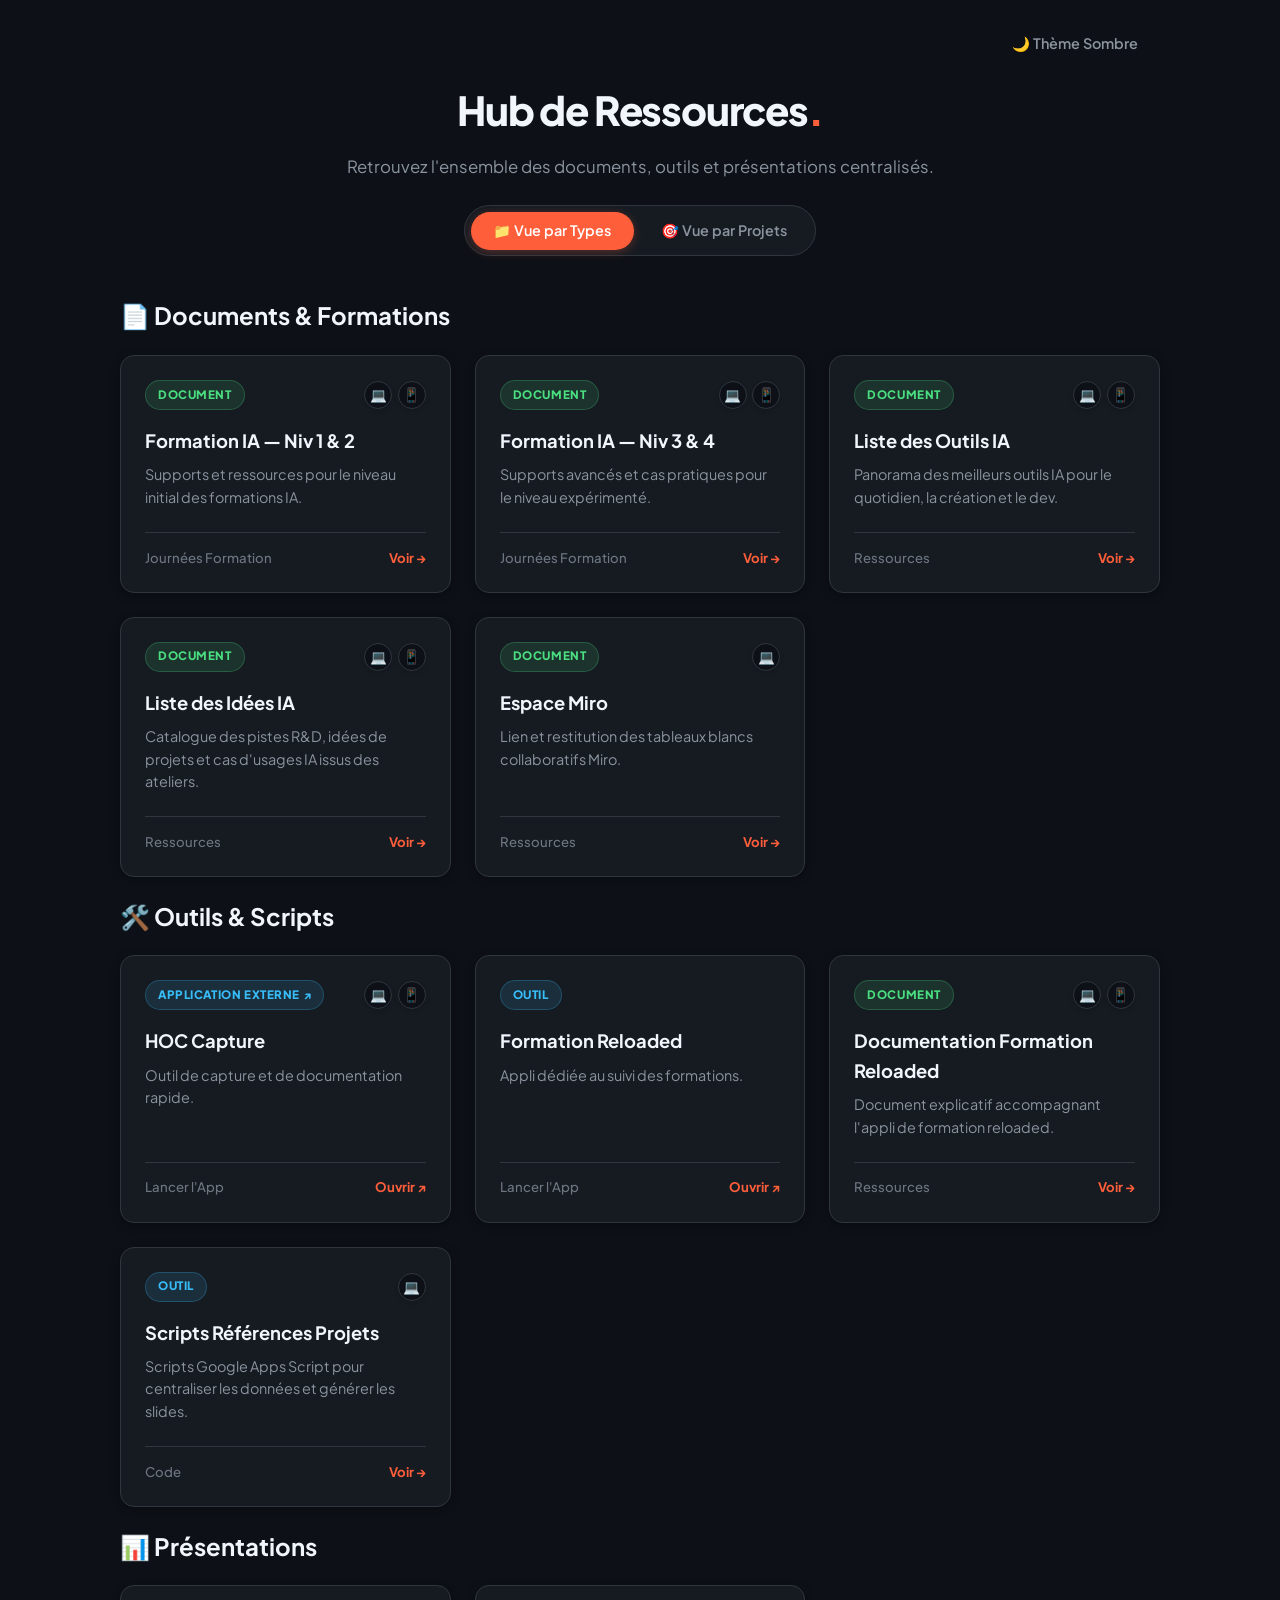
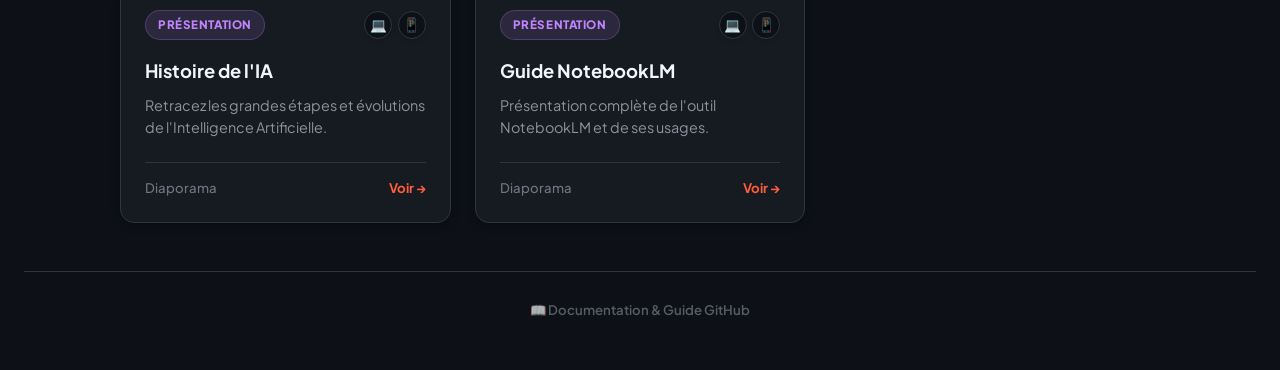
==== index.html @ aef25af6 "Add files via upload" ====
<!DOCTYPE html>
<html lang="fr">
<head>
  <meta charset="UTF-8">
  <meta name="viewport" content="width=device-width, initial-scale=1.0">
  <title>Hub de Ressources & Documents</title>
  <link rel="stylesheet" href="css/main.css">
</head>
<body>

  <div class="container">
    
    <!-- En-tête -->
    <header class="header">
      <!-- Bouton Switch de Thème (S'aligne en haut à droite) -->
      <div style="display: flex; justify-content: flex-end; margin-bottom: 1rem;">
        <button id="theme-toggle" class="switch-btn" onclick="toggleTheme()" title="Changer de thème">
          🌙 Thème Sombre
        </button>
      </div>

      <h1>Hub de Ressources</h1>
      <p>Retrouvez l'ensemble des documents, outils et présentations centralisés.</p>
      
      <!-- Boutons de basculement de Vue -->
      <div class="view-switcher">
        <button class="switch-btn active" onclick="switchView(event, 'view-types')">📁 Vue par Types</button>
        <button class="switch-btn" onclick="switchView(event, 'view-projects')">🎯 Vue par Projets</button>
      </div>
    </header>

    <main>

      <!-- ================================================================= -->
      <!-- VUE 1 : PAR TYPES DE DOCUMENTS (Documents, Outils, Présentations) -->
      <!-- ================================================================= -->
      <div id="view-types" class="view-content active">
        
        <!-- Section Documents -->
        <section class="section">
          <h2 class="section-title">📄 Documents & Formations</h2>
          <div class="grid">
            
            <a href="./documents/journees-formation/niv 1 et 2/" class="card">
              <div class="card-body">
                <div class="card-header">
                  <span class="badge badge-documents">Document</span>
                  <div class="device-indicators">
                    <span class="status-circle recommended" title="Disponible sur ordinateur">💻</span>
                    <span class="status-circle recommended" title="Disponible sur mobile">📱</span>
                  </div>
                </div>
                <h3>Formation IA — Niv 1 & 2</h3>
                <p>Supports et ressources pour le niveau initial des formations IA.</p>
              </div>
              <div class="card-footer">
                <span>Journées Formation</span>
                <span class="card-link-text">Voir &rarr;</span>
              </div>
            </a>

            <a href="./documents/journees-formation/niv 3 et 4/" class="card">
              <div class="card-body">
                <div class="card-header">
                  <span class="badge badge-documents">Document</span>
                  <div class="device-indicators">
                    <span class="status-circle recommended" title="Disponible sur ordinateur">💻</span>
                    <span class="status-circle recommended" title="Disponible sur mobile">📱</span>
                  </div>
                </div>
                <h3>Formation IA — Niv 3 & 4</h3>
                <p>Supports avancés et cas pratiques pour le niveau expérimenté.</p>
              </div>
              <div class="card-footer">
                <span>Journées Formation</span>
                <span class="card-link-text">Voir &rarr;</span>
              </div>
            </a>

            <a href="./documents/liste-outils-ia/" class="card">
              <div class="card-body">
                <div class="card-header">
                  <span class="badge badge-documents">Document</span>
                  <div class="device-indicators">
                    <span class="status-circle recommended" title="Disponible sur ordinateur">💻</span>
                    <span class="status-circle recommended" title="Disponible sur mobile">📱</span>
                  </div>
                </div>
                <h3>Liste des Outils IA</h3>
                <p>Panorama des meilleurs outils IA pour le quotidien, la création et le dev.</p>
              </div>
              <div class="card-footer">
                <span>Ressources</span>
                <span class="card-link-text">Voir &rarr;</span>
              </div>
            </a>

            <a href="./documents/liste-idees-ia/" class="card">
              <div class="card-body">
                <div class="card-header">
                  <span class="badge badge-documents">Document</span>
                  <div class="device-indicators">
                    <span class="status-circle recommended" title="Disponible sur ordinateur">💻</span>
                    <span class="status-circle recommended" title="Disponible sur mobile">📱</span>
                  </div>
                </div>
                <h3>Liste des Idées IA</h3>
                <p>Catalogue des pistes R&D, idées de projets et cas d'usages IA issus des ateliers.</p>
              </div>
              <div class="card-footer">
                <span>Ressources</span>
                <span class="card-link-text">Voir &rarr;</span>
              </div>
            </a>

            <a href="https://miro.com/app/board/uXjVHRDymLs=/?share_link_id=592314307689" class="card">
              <div class="card-body">
                <div class="card-header">
                  <span class="badge badge-documents">Document</span>
                  <div class="device-indicators">
                    <span class="status-circle recommended" title="Recommandé sur ordinateur">💻</span>
                  </div>
                </div>
                <h3>Espace Miro</h3>
                <p>Lien et restitution des tableaux blancs collaboratifs Miro.</p>
              </div>
              <div class="card-footer">
                <span>Ressources</span>
                <span class="card-link-text">Voir &rarr;</span>
              </div>
            </a>

          </div>
        </section>

        <!-- Section Outils -->
        <section class="section">
          <h2 class="section-title">🛠️ Outils & Scripts</h2>
          <div class="grid">

            <a href="https://hoc-capture-vocale.vercel.app" target="_blank" rel="noopener noreferrer" class="card">
              <div class="card-body">
                <div class="card-header">
                   <span class="badge badge-outils">Application Externe ↗</span>
                   <div class="device-indicators">
                     <span class="status-circle recommended" title="Disponible sur ordinateur">💻</span>
                     <span class="status-circle recommended" title="Disponible sur mobile">📱</span>
                   </div>
                </div>
                <h3>HOC Capture</h3>
                <p>Outil de capture et de documentation rapide.</p>
              </div>
              <div class="card-footer">
                <span>Lancer l'App</span>
                <span class="card-link-text">Ouvrir ↗</span>
              </div>
            </a>
            

            <!-- SANS INDICATEURS (Exclu : HOC Formation) -->
            <a href="https://formation.reloaded.digital/" class="card">
              <div class="card-body">
                <div class="card-header">
                  <span class="badge badge-outils">Outil</span>
                </div>
                <h3> Formation Reloaded</h3>
                <p>Appli dédiée au suivi des formations.</p>
              </div>
              <div class="card-footer">
                <span>Lancer l'App</span>
                <span class="card-link-text">Ouvrir ↗</span>
              </div>
            </a>

            <a href="./outils/formation-reloaded-doc/" class="card">
              <div class="card-body">
                <div class="card-header">
                  <span class="badge badge-documents">Document</span>
                  <div class="device-indicators">
                    <span class="status-circle recommended" title="Disponible sur ordinateur">💻</span>
                    <span class="status-circle recommended" title="Disponible sur mobile">📱</span>
                  </div>
                </div>
                <h3>Documentation Formation Reloaded</h3>
                <p>Document explicatif accompagnant l'appli de formation reloaded.</p>
              </div>
              <div class="card-footer">
                <span>Ressources</span>
                <span class="card-link-text">Voir &rarr;</span>
              </div>
            </a>


            <a href="./outils/scripts/" class="card">
              <div class="card-body">
                <div class="card-header">
                  <span class="badge badge-outils">Outil</span>
                  <div class="device-indicators">
                    <span class="status-circle recommended" title="Ordi uniquement">💻</span>
                  </div>
                </div>
                <h3>Scripts Références Projets</h3>
                <p>Scripts Google Apps Script pour centraliser les données et générer les slides.</p>
              </div>
              <div class="card-footer">
                <span>Code</span>
                <span class="card-link-text">Voir &rarr;</span>
              </div>
            </a>

          </div>
        </section>

        <!-- Section Présentations -->
        <section class="section">
          <h2 class="section-title">📊 Présentations</h2>
          <div class="grid">

            <a href="./presentations/histoire-ia/" class="card">
              <div class="card-body">
                <div class="card-header">
                  <span class="badge badge-presentations">Présentation</span>
                  <div class="device-indicators">
                    <span class="status-circle recommended" title="Disponible sur ordinateur">💻</span>
                    <span class="status-circle recommended" title="Disponible sur mobile">📱</span>
                  </div>
                </div>
                <h3>Histoire de l'IA</h3>
                <p>Retracez les grandes étapes et évolutions de l'Intelligence Artificielle.</p>
              </div>
              <div class="card-footer">
                <span>Diaporama</span>
                <span class="card-link-text">Voir &rarr;</span>
              </div>
            </a>

            <a href="./presentations/notebooklm/" class="card">
              <div class="card-body">
                <div class="card-header">
                  <span class="badge badge-presentations">Présentation</span>
                  <div class="device-indicators">
                    <span class="status-circle recommended" title="Disponible sur ordinateur">💻</span>
                    <span class="status-circle recommended" title="Disponible sur mobile">📱</span>
                  </div>
                </div>
                <h3>Guide NotebookLM</h3>
                <p>Présentation complète de l'outil NotebookLM et de ses usages.</p>
              </div>
              <div class="card-footer">
                <span>Diaporama</span>
                <span class="card-link-text">Voir &rarr;</span>
              </div>
            </a>

          </div>
        </section>

      </div>


      <!-- ================================================================= -->
      <!-- VUE 2 : PAR PROJETS (Formations IA, Outils Métier, etc.)          -->
      <!-- ================================================================= -->
      <div id="view-projects" class="view-content" style="display: none;">
        
        <!-- Projet : Formations à l'IA -->
        <section class="section">
          <h2 class="section-title">🎓 Projet : Formations à l'IA</h2>
          <p class="section-subtitle">Retrouvez tous les documents, cours et diaporamas associés aux parcours de formation IA.</p>
          
          <div class="grid">

            <a href="./documents/journees-formation/niv 1 et 2/" class="card">
              <div class="card-body">
                <div class="card-header">
                  <span class="badge badge-documents">Document</span>
                  <div class="device-indicators">
                    <span class="status-circle recommended" title="Disponible sur ordinateur">💻</span>
                    <span class="status-circle recommended" title="Disponible sur mobile">📱</span>
                  </div>
                </div>
                <h3>Formation IA — Niv 1 & 2</h3>
                <p>Supports de cours et cas d'usage pratiques pour débuter.</p>
              </div>
              <div class="card-footer">
                <span>Niveau 1 & 2</span>
                <span class="card-link-text">Voir &rarr;</span>
              </div>
            </a>

            <a href="./documents/journees-formation/niv 3 et 4/" class="card">
              <div class="card-body">
                <div class="card-header">
                  <span class="badge badge-documents">Document</span>
                  <div class="device-indicators">
                    <span class="status-circle recommended" title="Disponible sur ordinateur">💻</span>
                    <span class="status-circle recommended" title="Disponible sur mobile">📱</span>
                  </div>
                </div>
                <h3>Formation IA — Niv 3 & 4</h3>
                <p>Approfondissement et automatisation avancée.</p>
              </div>
              <div class="card-footer">
                <span>Niveau 3 & 4</span>
                <span class="card-link-text">Voir &rarr;</span>
              </div>
            </a>

            <a href="./presentations/histoire-ia/" class="card">
              <div class="card-body">
                <div class="card-header">
                  <span class="badge badge-presentations">Présentation</span>
                  <div class="device-indicators">
                    <span class="status-circle recommended" title="Disponible sur ordinateur">💻</span>
                    <span class="status-circle recommended" title="Disponible sur mobile">📱</span>
                  </div>
                </div>
                <h3>Histoire de l'IA</h3>
                <p>Introduction à la culture générale et historique de l'IA.</p>
              </div>
              <div class="card-footer">
                <span>Introduction</span>
                <span class="card-link-text">Voir &rarr;</span>
              </div>
            </a>

            <a href="./presentations/notebooklm/" class="card">
              <div class="card-body">
                <div class="card-header">
                  <span class="badge badge-presentations">Présentation</span>
                  <div class="device-indicators">
                    <span class="status-circle recommended" title="Disponible sur ordinateur">💻</span>
                    <span class="status-circle recommended" title="Disponible sur mobile">📱</span>
                  </div>
                </div>
                <h3>Guide NotebookLM</h3>
                <p>Analyse de documents et génération de résumés intelligents.</p>
              </div>
              <div class="card-footer">
                <span>Outil IA</span>
                <span class="card-link-text">Voir &rarr;</span>
              </div>
            </a>

            <a href="./documents/liste-outils-ia/" class="card">
              <div class="card-body">
                <div class="card-header">
                  <span class="badge badge-documents">Document</span>
                  <div class="device-indicators">
                    <span class="status-circle recommended" title="Disponible sur ordinateur">💻</span>
                    <span class="status-circle recommended" title="Disponible sur mobile">📱</span>
                  </div>
                </div>
                <h3>Liste des Outils IA</h3>
                <p>Panorama des meilleurs outils IA pour le quotidien, la création et le dev.</p>
              </div>
              <div class="card-footer">
                <span>Répertoire</span>
                <span class="card-link-text">Voir &rarr;</span>
              </div>
            </a>

            <a href="./documents/liste-idees-ia/" class="card">
              <div class="card-body">
                <div class="card-header">
                  <span class="badge badge-documents">Document</span>
                  <div class="device-indicators">
                    <span class="status-circle recommended" title="Disponible sur ordinateur">💻</span>
                    <span class="status-circle recommended" title="Disponible sur mobile">📱</span>
                  </div>
                </div>
                <h3>Liste des Idées IA</h3>
                <p>Catalogue des pistes R&D, idées de projets et cas d'usages IA issus des ateliers.</p>
              </div>
              <div class="card-footer">
                <span>Ressources</span>
                <span class="card-link-text">Voir &rarr;</span>
              </div>
            </a>

          </div>
        </section>

        <!-- Projet : Suite d'Outils HOC & Scripts -->
        <section class="section">
          <h2 class="section-title">⚙️ Projet : Suite HOC & Scripts Internes</h2>
          <p class="section-subtitle">Applications et utilitaires développés pour la capture et le suivi.</p>

          <div class="grid">

            <a href="https://hoc-capture-vocale.vercel.app" target="_blank" rel="noopener noreferrer" class="card">
              <div class="card-body">
                <div class="card-header">
                   <span class="badge badge-outils">Application Externe ↗</span>
                   <div class="device-indicators">
                     <span class="status-circle recommended" title="Disponible sur ordinateur">💻</span>
                     <span class="status-circle recommended" title="Disponible sur mobile">📱</span>
                   </div>
                </div>
                <h3>HOC Capture</h3>
                <p>Outil de capture et de documentation rapide.</p>
              </div>
              <div class="card-footer">
                <span>Lancer l'App</span>
                <span class="card-link-text">Ouvrir ↗</span>
              </div>
            </a>

            <!-- SANS INDICATEURS (Exclu : HOC Formation) -->
            <a href="./outils/hoc-formation/" class="card">
              <div class="card-body">
                <div class="card-header">
                  <span class="badge badge-outils">Outil</span>
                </div>
                <h3>HOC Formation</h3>
                <p>Tableau de suivi des formations HOC.</p>
              </div>
              <div class="card-footer">
                <span>Suivi</span>
                <span class="card-link-text">Voir &rarr;</span>
              </div>
            </a>

            <a href="./outils/scripts/" class="card">
              <div class="card-body">
                <div class="card-header">
                  <span class="badge badge-outils">Outil</span>
                  <div class="device-indicators">
                    <span class="status-circle recommended" title="Ordi uniquement">💻</span>
                  </div>
                </div>
                <h3>Scripts Références Projets</h3>
                <p>Scripts Google Apps Script pour centraliser les données et générer les slides.</p>
              </div>
              <div class="card-footer">
                <span>Scripts</span>
                <span class="card-link-text">Voir &rarr;</span>
              </div>
            </a>

            <a href="https://miro.com/app/board/uXjVHRDymLs=/?share_link_id=592314307689" class="card">
              <div class="card-body">
                <div class="card-header">
                  <span class="badge badge-documents">Document</span>
                  <div class="device-indicators">
                    <span class="status-circle recommended" title="Recommandé sur ordinateur">💻</span>
                  </div>
                </div>
                <h3>Espace Miro</h3>
                <p>Tableaux de cadrage et réflexion collaborative.</p>
              </div>
              <div class="card-footer">
                <span>Miro</span>
                <span class="card-link-text">Voir &rarr;</span>
              </div>
            </a>

          </div>
        </section>

      </div>

    </main>
  </div>

  <script>
    // Basculement des vues (Types vs Projets)
    function switchView(event, targetViewId) {
      const views = document.querySelectorAll('.view-content');
      views.forEach(view => view.style.display = 'none');

      const buttons = document.querySelectorAll('.view-switcher .switch-btn');
      buttons.forEach(btn => btn.classList.remove('active'));

      document.getElementById(targetViewId).style.display = 'block';
      event.currentTarget.classList.add('active');
    }

    // Gestion du Thème (Clair / Sombre)
    function toggleTheme() {
      const body = document.body;
      const themeBtn = document.getElementById('theme-toggle');
      
      body.classList.toggle('light-theme');
      
      if (body.classList.contains('light-theme')) {
        themeBtn.textContent = '☀️ Thème Clair';
        localStorage.setItem('theme', 'light');
      } else {
        themeBtn.textContent = '🌙 Thème Sombre';
        localStorage.setItem('theme', 'dark');
      }
    }

    // Application du thème mémorisé au chargement
    document.addEventListener('DOMContentLoaded', () => {
      const savedTheme = localStorage.getItem('theme');
      if (savedTheme === 'light') {
        document.body.classList.add('light-theme');
        document.getElementById('theme-toggle').textContent = '☀️ Thème Clair';
      }
    });
  </script>

</body>
  <footer style="margin-top: 3rem; padding: 1.5rem 0; text-align: center; border-top: 1px solid var(--border-color, #30363d);">
  <a href="doc.html" style="color: var(--text-muted, #8b949e); font-size: 0.825rem; font-weight: 600; text-decoration: none; opacity: 0.75; transition: all 0.2s ease;" onmouseover="this.style.opacity='1'; this.style.color='var(--primary, #ff5e3a)';" onmouseout="this.style.opacity='0.75'; this.style.color='var(--text-muted, #8b949e)';">
    📖 Documentation & Guide GitHub
  </a>
</footer>
</html>
---- css/main.css ----
/* ==========================================================================
   CHARTE GRAPHIQUE — HOUSE OF CODESIGN (HOC) & THÈMES
   ========================================================================== */

@import url('https://fonts.googleapis.com/css2?family=Plus+Jakarta+Sans:wght@400;500;600;700;800&display=swap');

:root {
  /* Couleurs de marque HOC */
  --primary: #ff5e3a;         /* Orange Vif / Accent HOC */
  --primary-hover: #ff785a;   /* Orange légèrement plus lumineux */
  --primary-light: rgba(255, 94, 58, 0.12); /* Halo orange translucide */

  /* ==========================================================================
     THÈME SOMBRE (PAR DÉFAUT)
     ========================================================================== */
  --bg-color: #0d1117;        /* Fond sombre signature */
  --card-bg: #161b22;         /* Cartes anthracite */
  --card-bg-hover: #1c2128;   /* Survol carte */
  --border-color: #30363d;     /* Bordures fines sombres */

  --text-primary: #f0f6fc;    /* Blanc/Gris clair pour les titres */
  --text-secondary: #8b949e;  /* Textes explicatifs */
  --text-muted: #6e7681;      /* Textes secondaires */

  /* --- BADGES (THÈME SOMBRE) --- */
  /* Cyan / Outils */
  --badge-outils-color: #38bdf8;
  --badge-outils-bg: rgba(56, 189, 248, 0.12);
  --badge-outils-border: rgba(56, 189, 248, 0.25);
  
  /* Violet / Présentations */
  --badge-pres-color: #c084fc;
  --badge-pres-bg: rgba(192, 132, 252, 0.12);
  --badge-pres-border: rgba(192, 132, 252, 0.25);
  
  /* Vert / Documents */
  --badge-docs-color: #4ade80;
  --badge-docs-bg: rgba(74, 222, 128, 0.12);
  --badge-docs-border: rgba(74, 222, 128, 0.25);

  /* Jaune / Pause */
  --badge-pause-color: #fde047;
  --badge-pause-bg: rgba(253, 224, 71, 0.12);
  --badge-pause-border: rgba(253, 224, 71, 0.25);

  /* Orange / Atelier & Exercices */
  --badge-atelier-color: #ff5e3a;
  --badge-atelier-bg: rgba(255, 94, 58, 0.12);
  --badge-atelier-border: rgba(255, 94, 58, 0.25);

  /* Puces Équipements : Fond NOIR sur carte sombre */
  --circle-bg: #0d1117;
  --circle-border: #30363d;
  --circle-text: #f0f6fc;

  /* Effets & Rayons */
  --radius-lg: 14px;
  --radius-pill: 9999px;
  
  --shadow-sm: 0 2px 8px rgba(0, 0, 0, 0.4);
  --shadow-hover: 0 12px 30px rgba(0, 0, 0, 0.6), 0 0 20px rgba(255, 94, 58, 0.15);
  --transition: all 0.25s cubic-bezier(0.16, 1, 0.3, 1);
}

/* ==========================================================================
   THÈME CLAIR (S'active avec la classe .light-theme sur html ou body)
   ========================================================================== */
.light-theme, :root.light-theme {
  --bg-color: #f8fafc;        /* Fond de page blanc/gris très doux */
  --card-bg: #ffffff;         /* Fond des cartes blanc pur */
  --card-bg-hover: #f1f5f9;   /* Survol carte clair */
  --border-color: #e2e8f0;     /* Bordures légères */

  --text-primary: #0f172a;    /* Texte sombre */
  --text-secondary: #475569;  /* Texte secondaire */
  --text-muted: #64748b;      /* Textes discrets */

  /* Puces Équipements : Fond BLANC sur carte claire */
  --circle-bg: #ffffff;
  --circle-border: #cbd5e1;
  --circle-text: #0f172a;

  /* --- BADGES (THÈME CLAIR — Teintes renforcées pour un super contraste) --- */
  /* Cyan / Outils */
  --badge-outils-color: #0284c7;
  --badge-outils-bg: rgba(56, 189, 248, 0.18);
  --badge-outils-border: rgba(56, 189, 248, 0.35);

  /* Violet / Présentations */
  --badge-pres-color: #7e22ce;
  --badge-pres-bg: rgba(192, 132, 252, 0.18);
  --badge-pres-border: rgba(192, 132, 252, 0.35);

  /* Vert / Documents */
  --badge-docs-color: #15803d;
  --badge-docs-bg: rgba(74, 222, 128, 0.18);
  --badge-docs-border: rgba(74, 222, 128, 0.35);

  /* Jaune / Pause (Ambré) */
  --badge-pause-color: #a16207;
  --badge-pause-bg: rgba(234, 179, 8, 0.18);
  --badge-pause-border: rgba(234, 179, 8, 0.35);

  /* Orange / Atelier & Exercices (Corail foncé) */
  --badge-atelier-color: #c2410c;
  --badge-atelier-bg: rgba(255, 94, 58, 0.18);
  --badge-atelier-border: rgba(255, 94, 58, 0.35);

  --shadow-sm: 0 1px 3px rgba(0, 0, 0, 0.05), 0 1px 2px rgba(0, 0, 0, 0.1);
  --shadow-hover: 0 10px 25px -5px rgba(0, 0, 0, 0.08), 0 8px 10px -6px rgba(0, 0, 0, 0.04);
}

/* Réinitialisation de base */
*, *::before, *::after {
  box-sizing: border-box;
}

body {
  font-family: 'Plus Jakarta Sans', -apple-system, BlinkMacSystemFont, "Segoe UI", Roboto, sans-serif;
  background-color: var(--bg-color);
  color: var(--text-primary);
  margin: 0;
  padding: 1.5rem;
  line-height: 1.6;
  -webkit-font-smoothing: antialiased;
  transition: background-color 0.3s ease, color 0.3s ease;
}

.container {
  max-width: 1040px;
  margin: 0 auto;
}

/* ==========================================================================
   Header / En-tête Global
   ========================================================================== */
header, .header {
  margin-bottom: 2.5rem;
  text-align: center;
}

header h1, .header h1 {
  font-size: 2.5rem;
  font-weight: 800;
  margin: 0 0 0.75rem 0;
  color: var(--text-primary);
  letter-spacing: -0.03em;
}

header h1::after, .header h1::after {
  content: '.';
  color: var(--primary);
}

header p, .header p {
  color: var(--text-secondary);
  font-size: 1.05rem;
  margin: 0 0 1.5rem 0;
}

/* Barre d'onglets (Tabs & View Switcher) */
.tabs, .view-switcher {
  display: inline-flex;
  background: var(--card-bg);
  padding: 0.35rem;
  border-radius: var(--radius-pill);
  border: 1px solid var(--border-color);
  gap: 0.3rem;
  justify-content: center;
  transition: var(--transition);
}

.tab-btn, .switch-btn {
  border: none;
  background: transparent;
  padding: 0.6rem 1.4rem;
  font-family: inherit;
  font-size: 0.9rem;
  font-weight: 600;
  color: var(--text-secondary);
  border-radius: var(--radius-pill);
  cursor: pointer;
  transition: var(--transition);
}

.tab-btn:hover, .switch-btn:hover {
  color: var(--text-primary);
}

.tab-btn.active, .switch-btn.active {
  background: var(--primary);
  color: #ffffff;
  box-shadow: 0 2px 10px rgba(255, 94, 58, 0.3);
}

/* ==========================================================================
   HEADER DASHBOARD & LÉGENDE
   ========================================================================== */
.dashboard-header {
  display: flex;
  justify-content: space-between;
  align-items: center;
  margin-bottom: 1rem;
  padding-bottom: 0.75rem;
  border-bottom: 1px solid var(--border-color);
  flex-shrink: 0;
}

.dashboard-header h1 {
  font-size: 1.5rem;
  font-weight: 800;
  color: var(--text-primary);
  letter-spacing: -0.02em;
  margin: 0;
}

.dashboard-header h1::after {
  content: '.';
  color: var(--primary);
}

.current-time {
  font-size: 1.1rem;
  font-weight: 700;
  color: var(--text-primary);
  background: var(--card-bg);
  padding: 0.35rem 1rem;
  border-radius: var(--radius-pill);
  border: 1px solid var(--border-color);
  font-variant-numeric: tabular-nums;
}

.legend {
  display: flex;
  gap: 1.25rem;
  font-size: 0.8rem;
  font-weight: 600;
  flex-wrap: wrap;
}

.legend-item {
  display: flex;
  align-items: center;
  gap: 0.5rem;
  color: var(--text-secondary);
}

.legend-badge {
  width: 10px;
  height: 10px;
  border-radius: 3px;
}

.mobile-quick-nav {
  display: none;
  gap: 0.5rem;
  margin-top: 0.75rem;
}

.quick-nav-btn {
  display: inline-flex;
  align-items: center;
  gap: 0.35rem;
  padding: 0.35rem 0.75rem;
  border-radius: var(--radius-pill);
  background: var(--card-bg);
  border: 1px solid var(--border-color);
  color: var(--text-primary);
  font-size: 0.8rem;
  font-weight: 700;
  text-decoration: none;
  transition: var(--transition);
}

.quick-nav-btn:hover {
  border-color: var(--primary);
  color: var(--primary);
}

/* ==========================================================================
   Grille & Cartes Globales
   ========================================================================== */
.grid {
  display: grid;
  grid-template-columns: repeat(auto-fill, minmax(300px, 1fr));
  gap: 1.5rem;
}

.card {
  background: var(--card-bg);
  border: 1px solid var(--border-color);
  border-radius: var(--radius-lg);
  padding: 1.5rem;
  text-decoration: none;
  color: inherit;
  box-shadow: var(--shadow-sm);
  display: flex;
  flex-direction: column;
  justify-content: space-between;
  transition: var(--transition);
  position: relative;
  overflow: hidden;
}

.card:hover {
  transform: translateY(-4px);
  background-color: var(--card-bg-hover);
  box-shadow: var(--shadow-hover);
  border-color: rgba(255, 94, 58, 0.4);
}

.card-header {
  display: flex;
  align-items: center;
  justify-content: space-between;
  margin-bottom: 1rem;
}

.card-body h3, .card h3 {
  margin: 0 0 0.5rem 0;
  font-size: 1.15rem;
  font-weight: 700;
  color: var(--text-primary);
  transition: var(--transition);
}

.card:hover .card-body h3, .card:hover h3 {
  color: var(--primary);
}

.card-body p, .card p {
  margin: 0;
  font-size: 0.9rem;
  color: var(--text-secondary);
  line-height: 1.55;
}

.card-footer {
  margin-top: 1.5rem;
  padding-top: 0.85rem;
  border-top: 1px solid var(--border-color);
  display: flex;
  align-items: center;
  justify-content: space-between;
  font-size: 0.825rem;
  color: var(--text-muted);
  font-weight: 500;
}

.card-link-text {
  font-weight: 700;
  color: var(--primary);
  display: flex;
  align-items: center;
  gap: 0.25rem;
  transition: var(--transition);
}

.card:hover .card-link-text {
  transform: translateX(4px);
  color: var(--primary-hover);
}

/* ==========================================================================
   DISPOSITION LIGNES DU DASHBOARD (ROW-ITEM)
   ========================================================================== */
.row-item {
  display: flex;
  align-items: center;
  background: var(--card-bg);
  border: 1px solid var(--border-color);
  border-radius: var(--radius-lg);
  padding: 0.75rem 1rem;
  transition: var(--transition);
  position: relative;
  flex-shrink: 0;
}

.row-item:hover {
  transform: translateX(4px);
  background-color: var(--card-bg-hover);
  border-color: rgba(255, 94, 58, 0.3);
}

.time-col {
  width: 110px;
  font-weight: 700;
  font-size: 0.875rem;
  color: var(--text-primary);
  flex-shrink: 0;
}

.duration-col {
  width: 60px;
  font-size: 0.775rem;
  color: var(--text-muted);
  flex-shrink: 0;
  font-weight: 500;
}

.title-col {
  flex-grow: 1;
  padding-right: 1rem;
}

.main-title {
  font-weight: 700;
  font-size: 0.95rem;
  color: var(--text-primary);
  margin-bottom: 0.15rem;
}

.subtitle {
  font-size: 0.775rem;
  color: var(--text-secondary);
}

.type-col {
  width: 120px;
  flex-shrink: 0;
  text-align: center;
}

.action-col {
  width: 100px;
  text-align: right;
  flex-shrink: 0;
}

.column-title {
  font-size: 1.05rem;
  font-weight: 800;
  color: var(--text-primary);
  margin-bottom: 0.75rem;
  padding-left: 0.25rem;
  letter-spacing: 0.05em;
  text-transform: uppercase;
  flex-shrink: 0;
  scroll-margin-top: 1rem;
}

/* Custom Scrollbar */
.dashboard-container::-webkit-scrollbar {
  width: 6px;
}
.dashboard-container::-webkit-scrollbar-track {
  background: transparent;
}
.dashboard-container::-webkit-scrollbar-thumb {
  background: var(--border-color);
  border-radius: 9999px;
}
.dashboard-container::-webkit-scrollbar-thumb:hover {
  background: var(--primary);
}

/* ==========================================================================
   BADGES & BOUTONS
   ========================================================================== */
.badge, .badge-dash {
  font-size: 0.725rem;
  font-weight: 800;
  padding: 0.3rem 0.75rem;
  border-radius: var(--radius-pill);
  text-transform: uppercase;
  letter-spacing: 0.05em;
  display: inline-block;
  transition: var(--transition);
}

.badge-dash {
  font-size: 0.675rem;
  padding: 0.25rem 0.6rem;
  width: 100px;
  text-align: center;
}

.btn-dash {
  display: inline-flex;
  align-items: center;
  justify-content: center;
  gap: 0.35rem;
  padding: 0.4rem 0.75rem;
  border-radius: 8px;
  font-size: 0.8rem;
  font-weight: 700;
  cursor: pointer;
  transition: var(--transition);
  border: none;
  text-decoration: none;
  width: 100%;
}

/* Outils (Cyan) */
.badge-outils {
  color: var(--badge-outils-color);
  background: var(--badge-outils-bg);
  border: 1px solid var(--badge-outils-border);
}

/* Documents (Vert) */
.badge-documents {
  color: var(--badge-docs-color);
  background: var(--badge-docs-bg);
  border: 1px solid var(--badge-docs-border);
}

/* Présentations (Violet) */
.presentation {
  border-left: 3px solid var(--badge-pres-color);
}
.badge-presentations,
.presentation .badge-dash,
.presentation .btn-dash {
  color: var(--badge-pres-color);
  background: var(--badge-pres-bg);
  border: 1px solid var(--badge-pres-border);
}
.presentation .btn-dash:hover {
  background: var(--badge-pres-color);
  color: #ffffff;
}

/* Pause (Jaune) */
.pause {
  border-left: 3px solid var(--badge-pause-color);
}
.badge-pause,
.badge-yellow,
.pause .badge-dash,
.pause .btn-dash {
  color: var(--badge-pause-color);
  background: var(--badge-pause-bg);
  border: 1px solid var(--badge-pause-border);
}
.pause .btn-dash:hover {
  background: var(--badge-pause-color);
  color: #ffffff;
}

/* Atelier / Exercice (Orange) */
.atelier {
  border-left: 3px solid var(--badge-atelier-color);
}
.badge-atelier,
.badge-orange,
.atelier .badge-dash,
.atelier .btn-dash {
  color: var(--badge-atelier-color);
  background: var(--badge-atelier-bg);
  border: 1px solid var(--badge-atelier-border);
}
.atelier .btn-dash:hover {
  background: var(--badge-atelier-color);
  color: #ffffff;
}

/* ==========================================================================
   Indicateurs de Périphériques (Disques Dynamiques)
   ========================================================================== */
.device-indicators {
  display: flex;
  align-items: center;
  gap: 0.35rem;
}

.status-circle {
  display: inline-flex;
  align-items: center;
  justify-content: center;
  width: 28px;
  height: 28px;
  border-radius: 50%;
  font-size: 0.85rem;
  line-height: 1;
  flex-shrink: 0;
  background-color: var(--circle-bg);
  border: 1px solid var(--circle-border);
  color: var(--circle-text);
  box-shadow: 0 2px 4px rgba(0, 0, 0, 0.15);
  transition: var(--transition);
}

.card:hover .status-circle {
  transform: scale(1.05);
}

/* ==========================================================================
   MODALE POP-UP (DASHBOARD)
   ========================================================================== */
.modal-overlay {
  position: fixed;
  top: 0;
  left: 0;
  width: 100%;
  height: 100%;
  background: rgba(13, 17, 23, 0.85);
  backdrop-filter: blur(6px);
  display: none;
  justify-content: center;
  align-items: center;
  z-index: 1000;
}

.modal-box {
  background: var(--card-bg);
  border: 1px solid var(--border-color);
  border-radius: var(--radius-lg);
  padding: 1.75rem;
  width: 90%;
  max-width: 500px;
  box-shadow: var(--shadow-hover);
  position: relative;
  animation: modalScale 0.2s cubic-bezier(0.16, 1, 0.3, 1);
}

@keyframes modalScale {
  from { transform: scale(0.95); opacity: 0; }
  to { transform: scale(1); opacity: 1; }
}

.modal-title {
  font-size: 1.25rem;
  margin-bottom: 1rem;
  font-weight: 800;
  color: var(--text-primary);
  display: flex;
  align-items: center;
  gap: 0.5rem;
}

.modal-body {
  font-size: 0.95rem;
  line-height: 1.6;
  color: var(--text-secondary);
  margin-bottom: 1.5rem;
}

.modal-close {
  background: var(--primary);
  color: white;
  border: none;
  padding: 0.5rem 1.25rem;
  border-radius: 8px;
  font-weight: 700;
  cursor: pointer;
  float: right;
  transition: var(--transition);
}

.modal-close:hover {
  background: var(--primary-hover);
}

/* ==========================================================================
   STYLES SPÉCIFIQUES - PAGES PIPELINE & DOCUMENTATION
   ========================================================================== */
.header-nav {
  display: flex;
  justify-content: flex-start;
  align-items: center;
  margin-bottom: 2rem;
}

.back-link {
  display: inline-flex;
  align-items: center;
  gap: 0.5rem;
  color: var(--text-muted, #94a3b8);
  text-decoration: none;
  font-size: 0.85rem;
  font-weight: 700;
  letter-spacing: 0.03em;
  background-color: var(--card-bg, #161b22);
  padding: 0.52rem 1.25rem;
  border-radius: var(--radius-pill, 50px);
  border: 1px solid var(--border-color, rgba(255, 255, 255, 0.08));
  transition: var(--transition, all 0.2s ease);
}

.back-link:hover {
  background-color: var(--card-bg-hover, #1f242d);
  color: var(--text-primary, #ffffff);
  border-color: rgba(255, 255, 255, 0.2);
  transform: translateY(-2px);
}

.pipeline-step {
  background: var(--card-bg, #161b22);
  border: 1px solid var(--border-color, rgba(255, 255, 255, 0.08));
  border-radius: var(--radius-lg, 16px);
  padding: 1.75rem;
  margin-bottom: 1.5rem;
  box-shadow: var(--shadow-sm, 0 4px 6px -1px rgba(0, 0, 0, 0.3));
  transition: var(--transition, all 0.2s ease);
}

.pipeline-step:hover {
  border-color: rgba(255, 94, 58, 0.3);
}

.pipeline-intro {
  background: rgba(255, 94, 58, 0.05);
  border: 1px solid rgba(255, 94, 58, 0.2);
  border-left: 4px solid var(--primary, #FF5E3A);
}

.pipeline-intro h2 {
  color: var(--primary, #FF5E3A);
  font-size: 1.2rem;
  margin-top: 0;
  margin-bottom: 0.75rem;
  font-weight: 700;
}

.pipeline-intro p {
  color: var(--text-secondary, #cbd5e1);
  margin: 0;
  line-height: 1.6;
}

.step-header {
  display: flex;
  align-items: center;
  gap: 1rem;
  margin-bottom: 1.2rem;
}

.step-number {
  background: var(--primary, #FF5E3A);
  color: #ffffff;
  font-weight: 800;
  width: 38px;
  height: 38px;
  border-radius: 50%;
  display: flex;
  align-items: center;
  justify-content: center;
  font-size: 1.1rem;
  flex-shrink: 0;
  box-shadow: 0 0 12px rgba(255, 94, 58, 0.3);
}

.step-title {
  margin: 0;
  font-size: 1.3rem;
  font-weight: 700;
  color: var(--text-primary, #ffffff);
}

.pipeline-step p {
  color: var(--text-secondary, #cbd5e1);
  line-height: 1.6;
  margin-bottom: 1rem;
}

.pipeline-step ul {
  color: var(--text-secondary, #cbd5e1);
  padding-left: 1.2rem;
  margin-bottom: 1.5rem;
}

.pipeline-step li {
  margin-bottom: 0.5rem;
  line-height: 1.5;
}

.pipeline-step strong {
  color: var(--text-primary, #ffffff);
}

.pipeline-step code {
  background: rgba(255, 255, 255, 0.08);
  color: #38bdf8;
  padding: 0.2rem 0.4rem;
  border-radius: 4px;
  font-family: monospace;
  font-size: 0.9em;
}

.links-block {
  margin-top: 1.2rem;
  padding-top: 1.2rem;
  border-top: 1px dashed var(--border-color, rgba(255, 255, 255, 0.1));
  display: flex;
  flex-wrap: wrap;
  gap: 1rem;
}

.btn-link {
  display: inline-flex;
  align-items: center;
  gap: 0.6rem;
  padding: 0.6rem 1.2rem;
  border-radius: var(--radius-pill, 50px);
  font-size: 0.85rem;
  font-weight: 700;
  text-decoration: none;
  transition: var(--transition, all 0.2s ease);
  border: 1px solid transparent;
}

.btn-target {
  background-color: rgba(56, 189, 248, 0.1);
  color: #38bdf8;
  border-color: rgba(56, 189, 248, 0.25);
}

.btn-target:hover {
  background-color: rgba(56, 189, 248, 0.2);
  border-color: #38bdf8;
  transform: translateY(-2px);
}

/* ==========================================================================
   RESPONSIVE MOBILE
   ========================================================================== */
@media (max-width: 768px) {
  body {
    padding: 1rem;
  }

  .dashboard-header {
    flex-direction: column;
    align-items: flex-start;
    gap: 0.75rem;
  }

  .dashboard-header h1 {
    font-size: 1.25rem;
  }

  .current-time {
    align-self: flex-start;
  }

  .mobile-quick-nav {
    display: flex;
  }

  .column-aprem {
    border-top: 1px dashed var(--border-color);
    padding-top: 1.5rem;
  }

  .row-item {
    flex-wrap: wrap;
    gap: 0.5rem;
    padding: 0.85rem;
  }

  .time-col {
    width: auto;
    font-size: 0.8rem;
  }

  .duration-col {
    width: auto;
    margin-right: auto;
    font-size: 0.75rem;
  }

  .type-col {
    width: auto;
  }

  .badge-dash {
    width: auto;
    padding: 0.2rem 0.5rem;
  }

  .title-col {
    width: 100%;
    padding-right: 0;
    margin-top: 0.25rem;
    margin-bottom: 0.5rem;
  }

  .action-col {
    width: 100%;
    text-align: left;
  }

  .btn-dash {
    padding: 0.5rem;
  }

  .modal-box {
    padding: 1.25rem;
  }
}
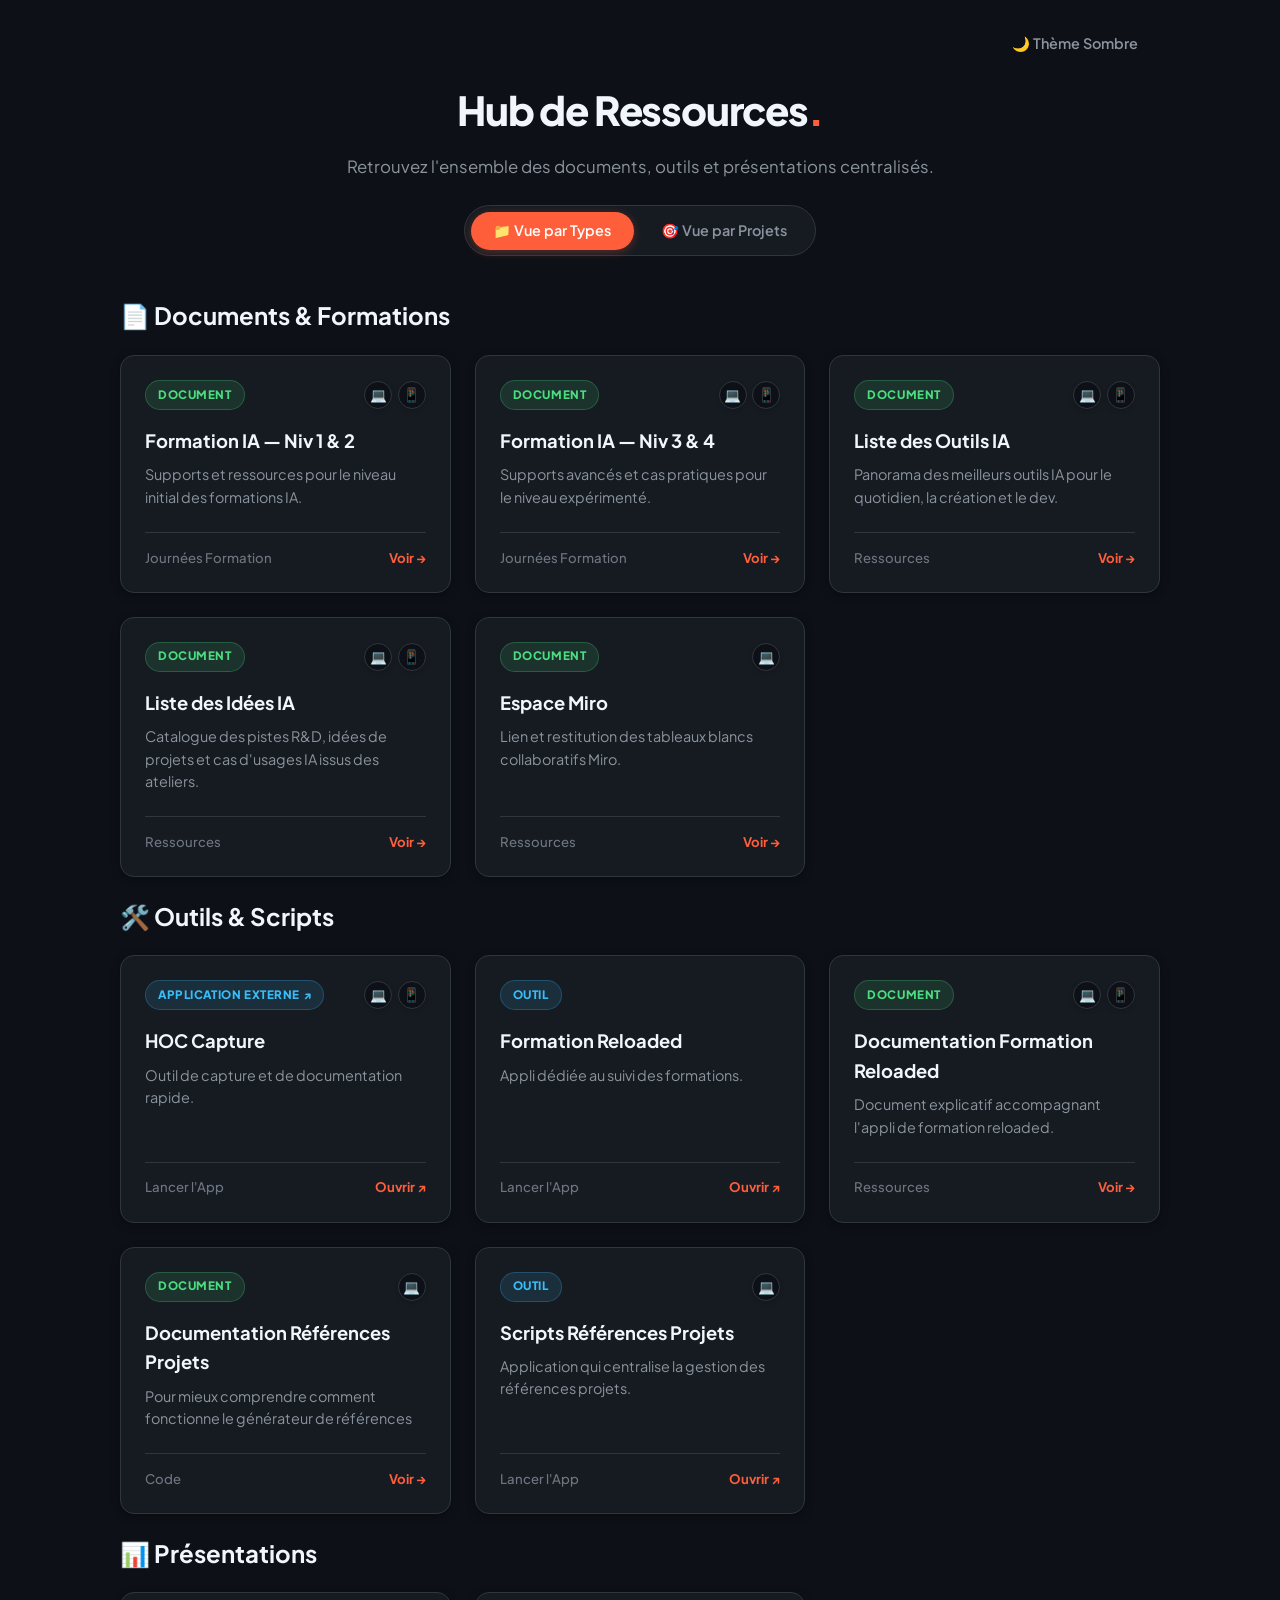
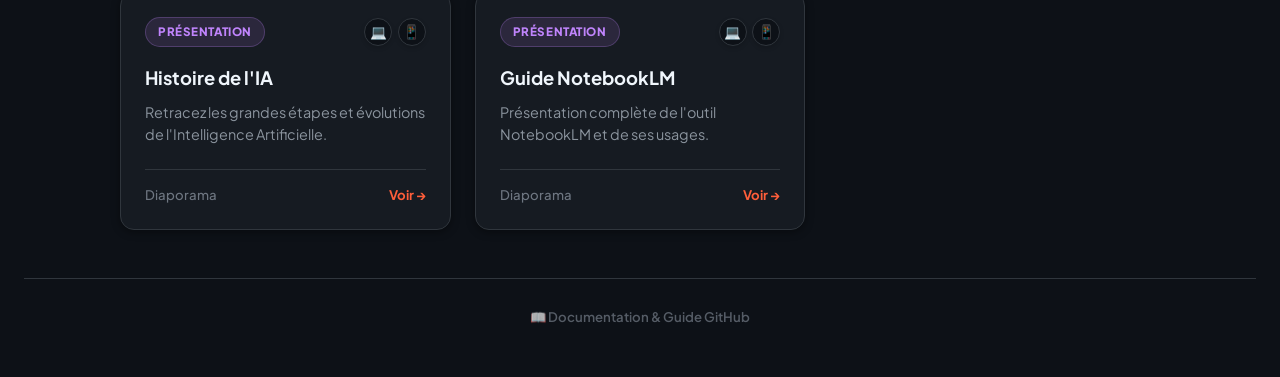
==== commit 781dfaa2: "Update documentation and add new tool link" ====
--- a/index.html
+++ b/index.html
@@ -194,17 +194,34 @@
             <a href="./outils/scripts/" class="card">
               <div class="card-body">
                 <div class="card-header">
+                  <span class="badge badge-documents">Document</span>
+                  <div class="device-indicators">
+                    <span class="status-circle recommended" title="Ordi uniquement">💻</span>
+                  </div>
+                </div>
+                <h3>Documentation Références Projets</h3>
+                <p>Pour mieux comprendre comment fonctionne le générateur de références</p>
+              </div>
+              <div class="card-footer">
+                <span>Code</span>
+                <span class="card-link-text">Voir &rarr;</span>
+              </div>
+            </a>
+
+            <a href="https://script.google.com/a/macros/houseofcodesign.com/s/AKfycbzm820pOeTIWIq6e2nSuANKwAPjOhvamj7v8a8fhkCPpWFquRh_lvp_btbdL9TSNxwD/exec" class="card">
+              <div class="card-body">
+                <div class="card-header">
                   <span class="badge badge-outils">Outil</span>
                   <div class="device-indicators">
                     <span class="status-circle recommended" title="Ordi uniquement">💻</span>
                   </div>
                 </div>
                 <h3>Scripts Références Projets</h3>
-                <p>Scripts Google Apps Script pour centraliser les données et générer les slides.</p>
-              </div>
-              <div class="card-footer">
-                <span>Code</span>
-                <span class="card-link-text">Voir &rarr;</span>
+                <p>Application qui centralise la gestion des références projets.</p>
+              </div>
+              <div class="card-footer">
+                <span>Lancer l'App</span>
+                <span class="card-link-text">Ouvrir ↗</span>
               </div>
             </a>
 
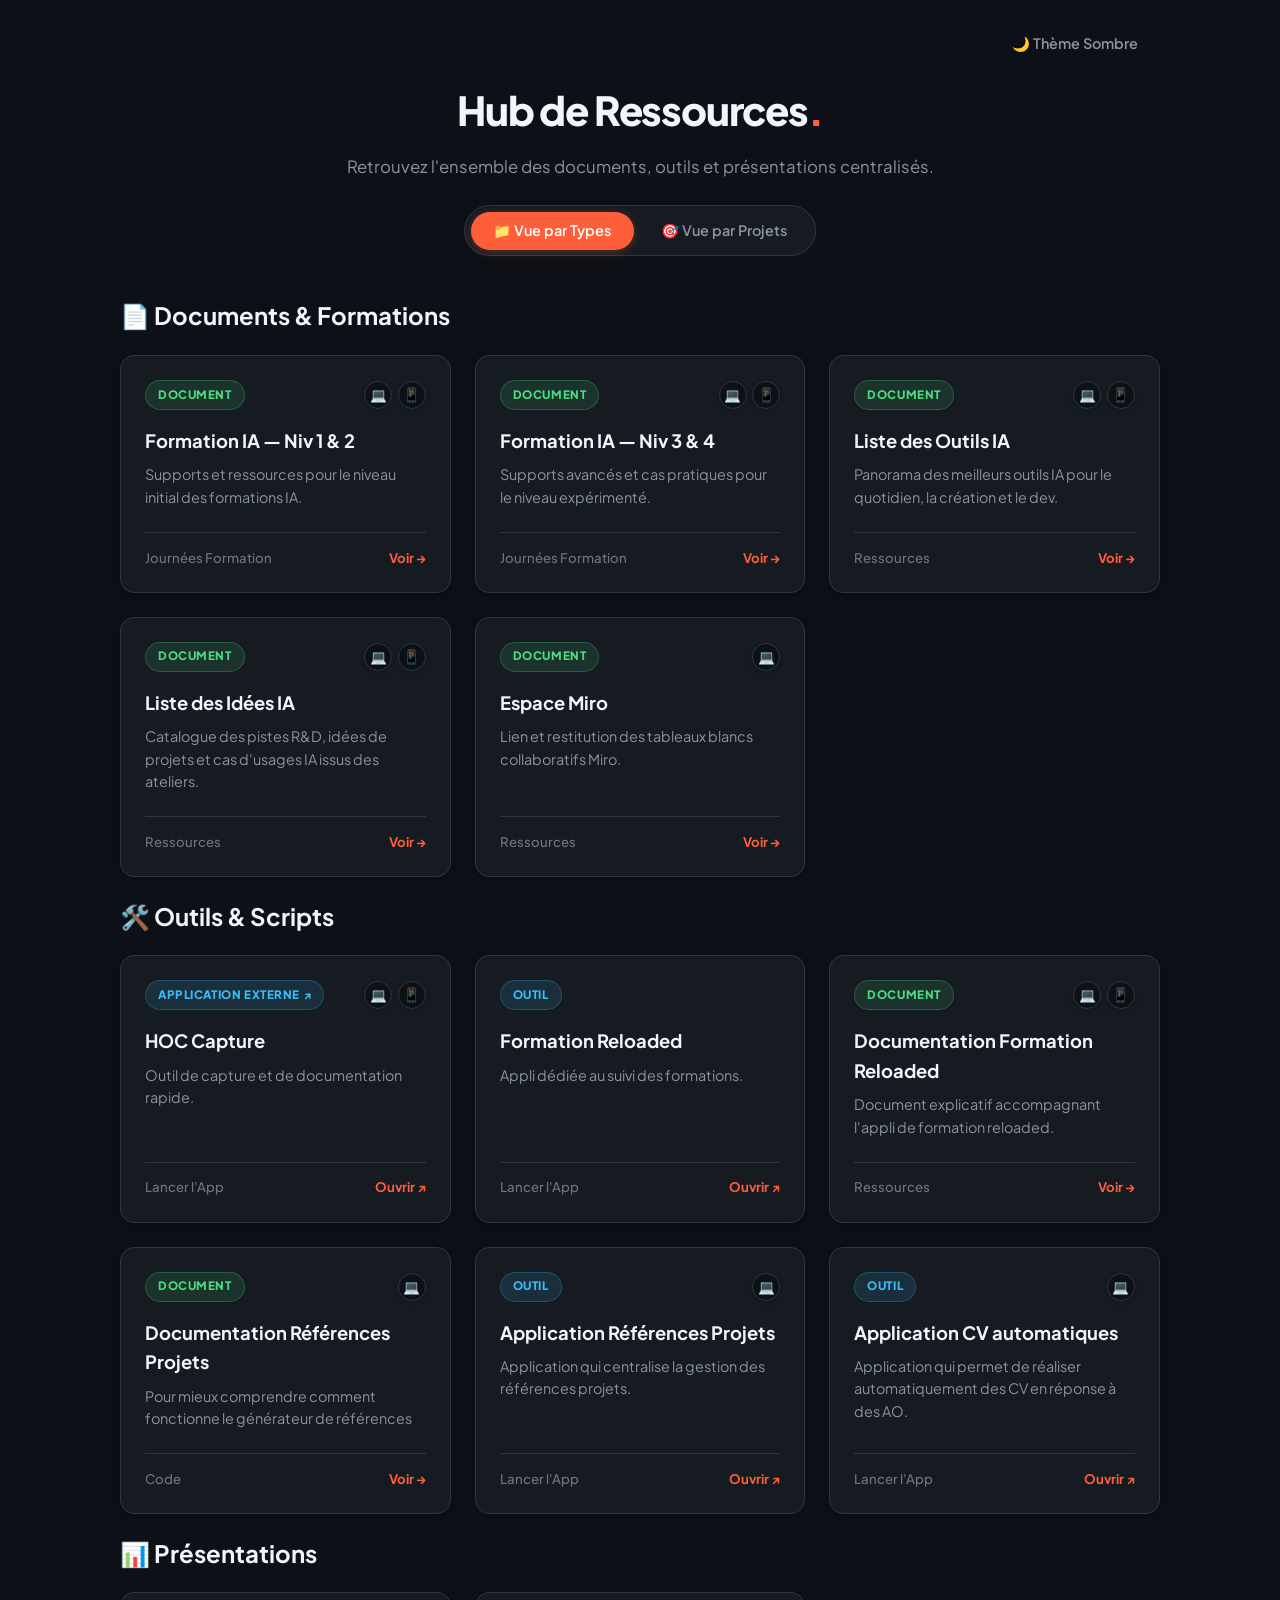
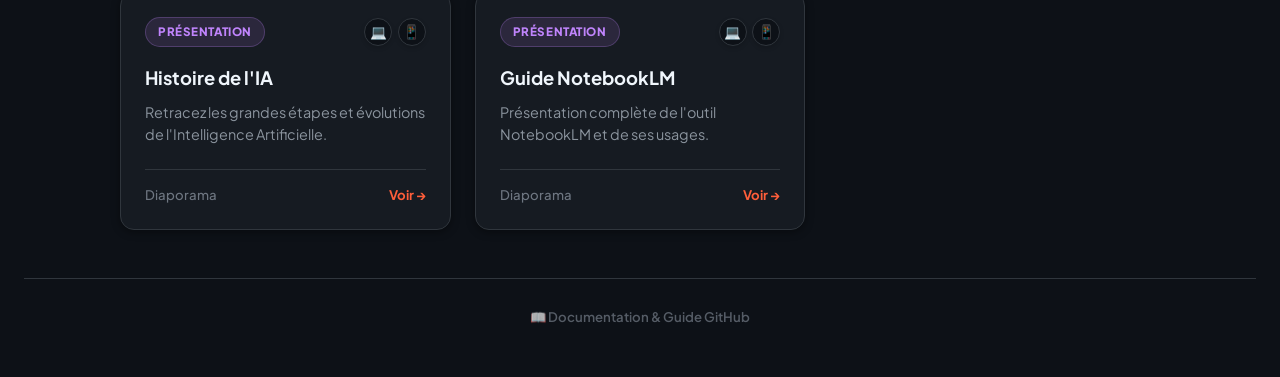
==== commit ff7552ae: "Update section title and add CV application link" ====
--- a/index.html
+++ b/index.html
@@ -216,8 +216,25 @@
                     <span class="status-circle recommended" title="Ordi uniquement">💻</span>
                   </div>
                 </div>
-                <h3>Scripts Références Projets</h3>
+                <h3>Application Références Projets</h3>
                 <p>Application qui centralise la gestion des références projets.</p>
+              </div>
+              <div class="card-footer">
+                <span>Lancer l'App</span>
+                <span class="card-link-text">Ouvrir ↗</span>
+              </div>
+            </a>
+
+            <a href="https://script.google.com/a/macros/houseofcodesign.com/s/AKfycbzm820pOeTIWIq6e2nSuANKwAPjOhvamj7v8a8fhkCPpWFquRh_lvp_btbdL9TSNxwD/exec?page=cv" class="card">
+              <div class="card-body">
+                <div class="card-header">
+                  <span class="badge badge-outils">Outil</span>
+                  <div class="device-indicators">
+                    <span class="status-circle recommended" title="Ordi uniquement">💻</span>
+                  </div>
+                </div>
+                <h3>Application CV automatiques</h3>
+                <p>Application qui permet de réaliser automatiquement des CV en réponse à des AO.</p>
               </div>
               <div class="card-footer">
                 <span>Lancer l'App</span>
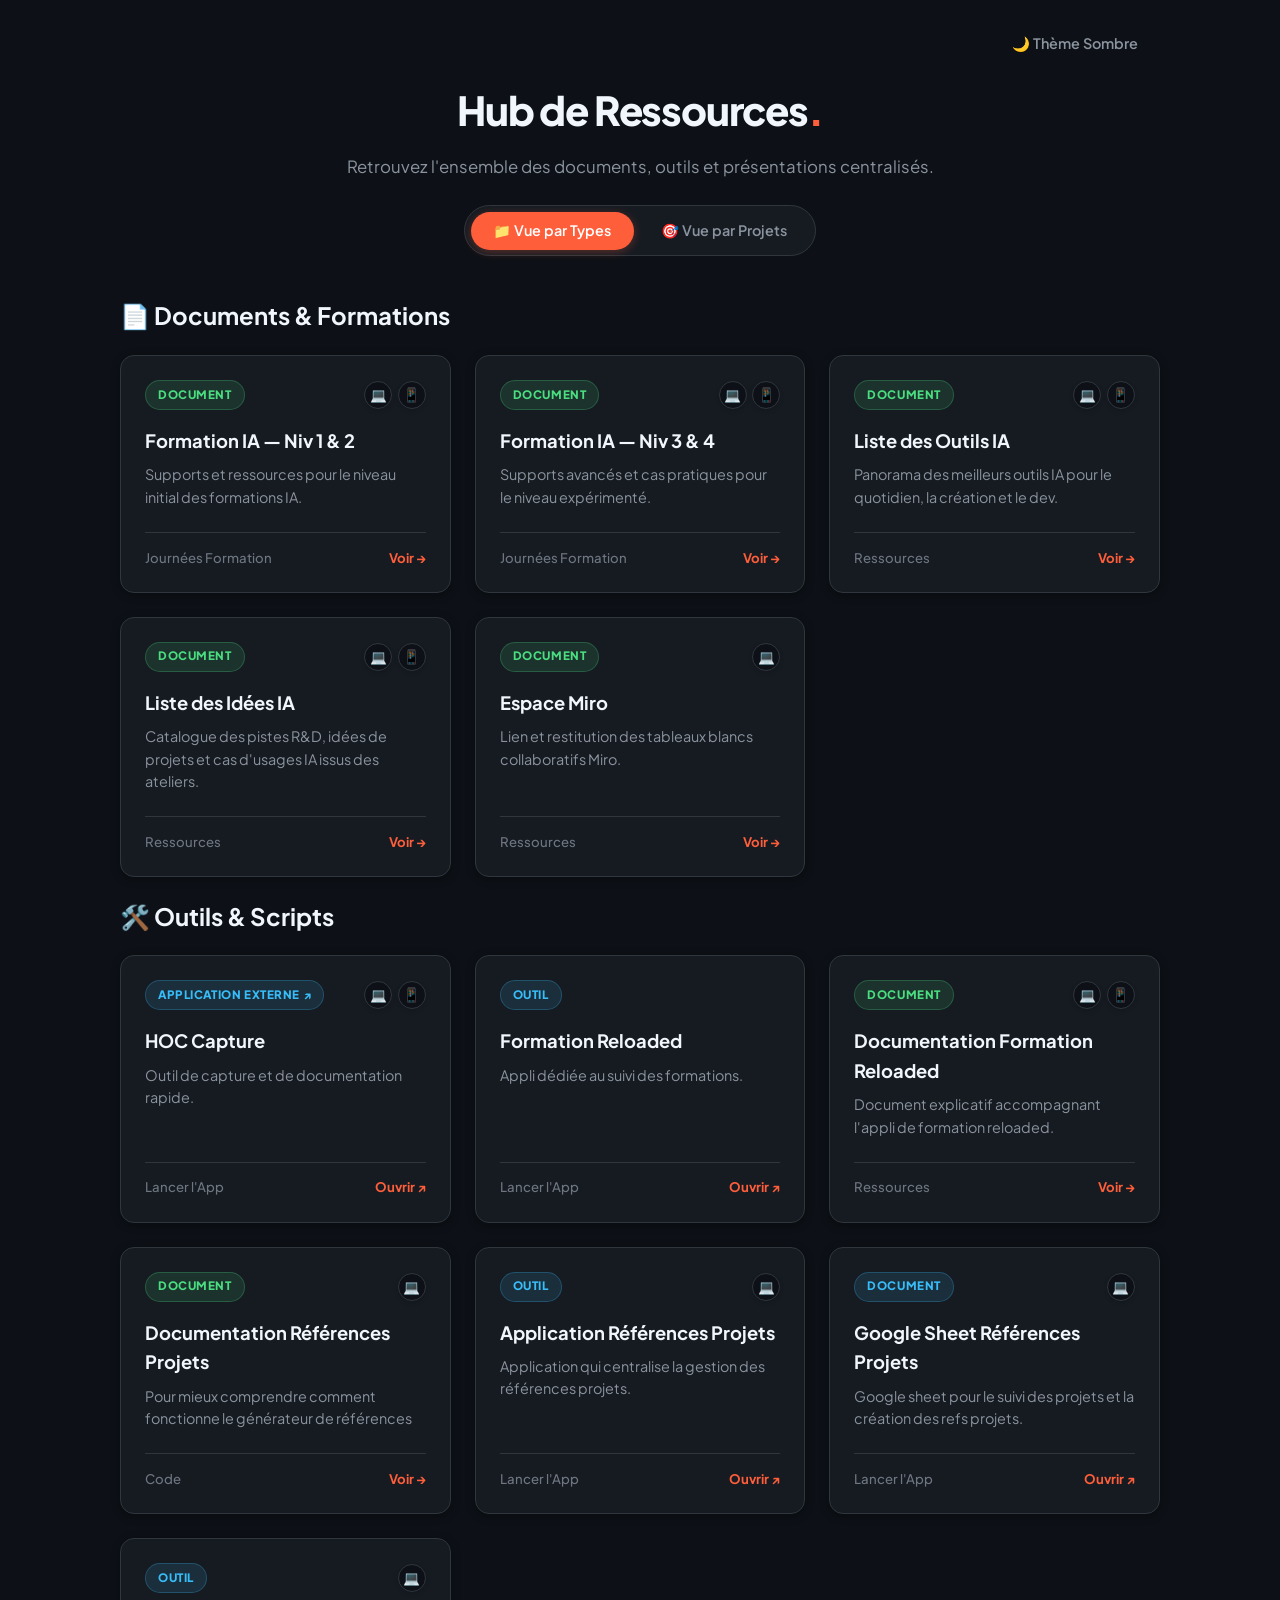
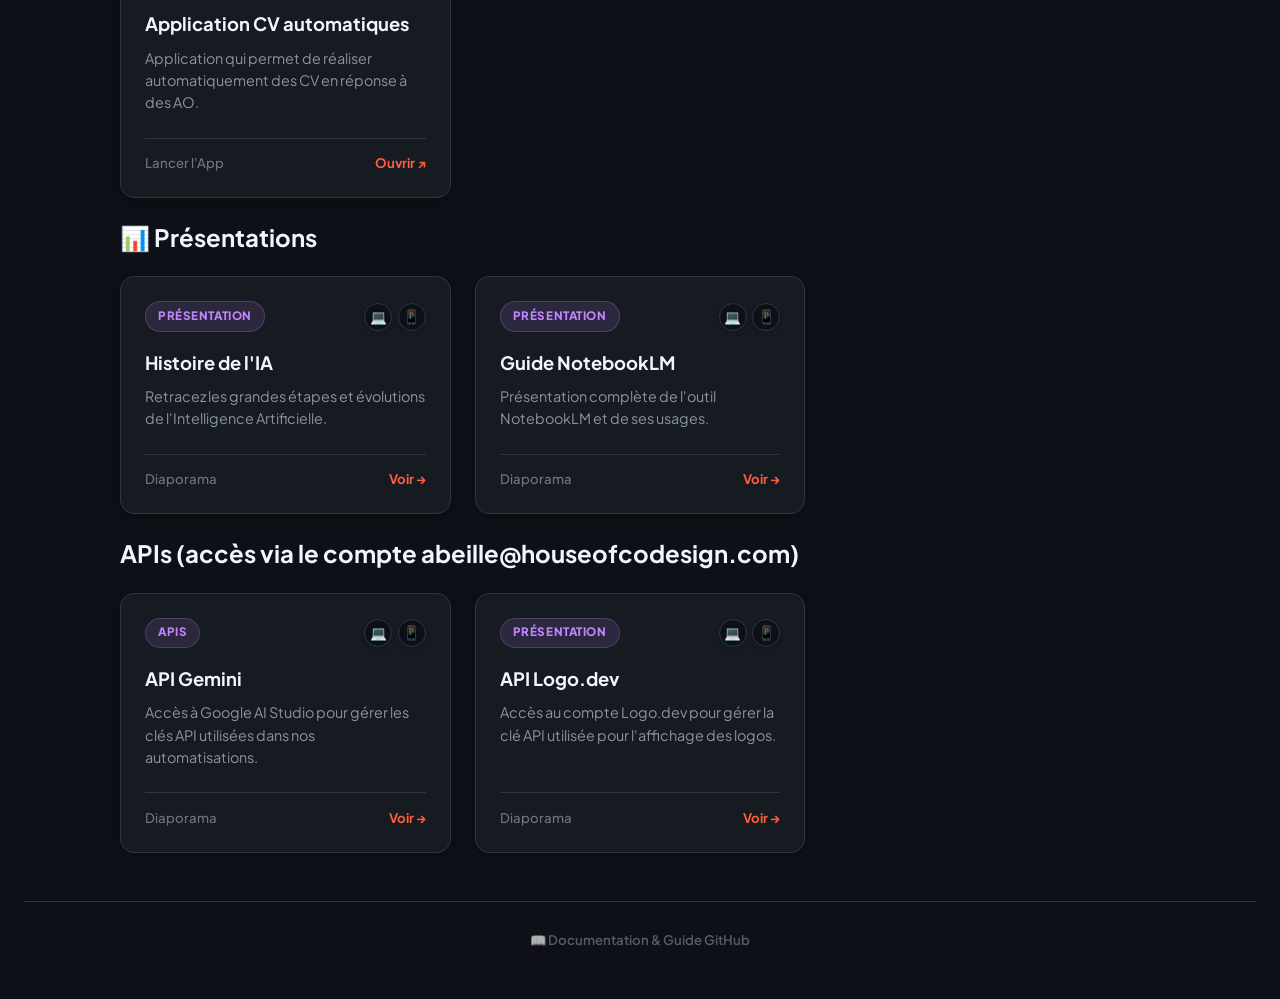
==== commit f69da278: "Update index.html" ====
--- a/index.html
+++ b/index.html
@@ -225,6 +225,23 @@
               </div>
             </a>
 
+             <a href="https://docs.google.com/spreadsheets/d/17NIrXHUAnFslvmKbc9JF0HMd0eyQL7CNSgjtf23_03g/edit?gid=0#gid=0" class="card">
+              <div class="card-body">
+                <div class="card-header">
+                  <span class="badge badge-outils">Document</span>
+                  <div class="device-indicators">
+                    <span class="status-circle recommended" title="Ordi uniquement">💻</span>
+                  </div>
+                </div>
+                <h3>Google Sheet Références Projets</h3>
+                <p>Google sheet pour le suivi des projets et la création des refs projets.</p>
+              </div>
+              <div class="card-footer">
+                <span>Lancer l'App</span>
+                <span class="card-link-text">Ouvrir ↗</span>
+              </div>
+            </a>
+
             <a href="https://script.google.com/a/macros/houseofcodesign.com/s/AKfycbzm820pOeTIWIq6e2nSuANKwAPjOhvamj7v8a8fhkCPpWFquRh_lvp_btbdL9TSNxwD/exec?page=cv" class="card">
               <div class="card-body">
                 <div class="card-header">
@@ -279,6 +296,50 @@
                 </div>
                 <h3>Guide NotebookLM</h3>
                 <p>Présentation complète de l'outil NotebookLM et de ses usages.</p>
+              </div>
+              <div class="card-footer">
+                <span>Diaporama</span>
+                <span class="card-link-text">Voir &rarr;</span>
+              </div>
+            </a>
+
+          </div>
+        </section>
+
+         <!-- Section APIs -->
+        <section class="section">
+          <h2 class="section-title">APIs (accès via le compte abeille@houseofcodesign.com)</h2>
+          <div class="grid">
+
+            <a href="https://aistudio.google.com/api-keys" class="card">
+              <div class="card-body">
+                <div class="card-header">
+                  <span class="badge badge-presentations">APIs</span>
+                  <div class="device-indicators">
+                    <span class="status-circle recommended" title="Disponible sur ordinateur">💻</span>
+                    <span class="status-circle recommended" title="Disponible sur mobile">📱</span>
+                  </div>
+                </div>
+                <h3>API Gemini</h3>
+                <p>Accès à Google AI Studio pour gérer les clés API utilisées dans nos automatisations.</p>
+              </div>
+              <div class="card-footer">
+                <span>Diaporama</span>
+                <span class="card-link-text">Voir &rarr;</span>
+              </div>
+            </a>
+
+            <a href="https://www.logo.dev/dashboard/api-keys" class="card">
+              <div class="card-body">
+                <div class="card-header">
+                  <span class="badge badge-presentations">Présentation</span>
+                  <div class="device-indicators">
+                    <span class="status-circle recommended" title="Disponible sur ordinateur">💻</span>
+                    <span class="status-circle recommended" title="Disponible sur mobile">📱</span>
+                  </div>
+                </div>
+                <h3>API Logo.dev</h3>
+                <p>Accès au compte Logo.dev pour gérer la clé API utilisée pour l'affichage des logos.</p>
               </div>
               <div class="card-footer">
                 <span>Diaporama</span>
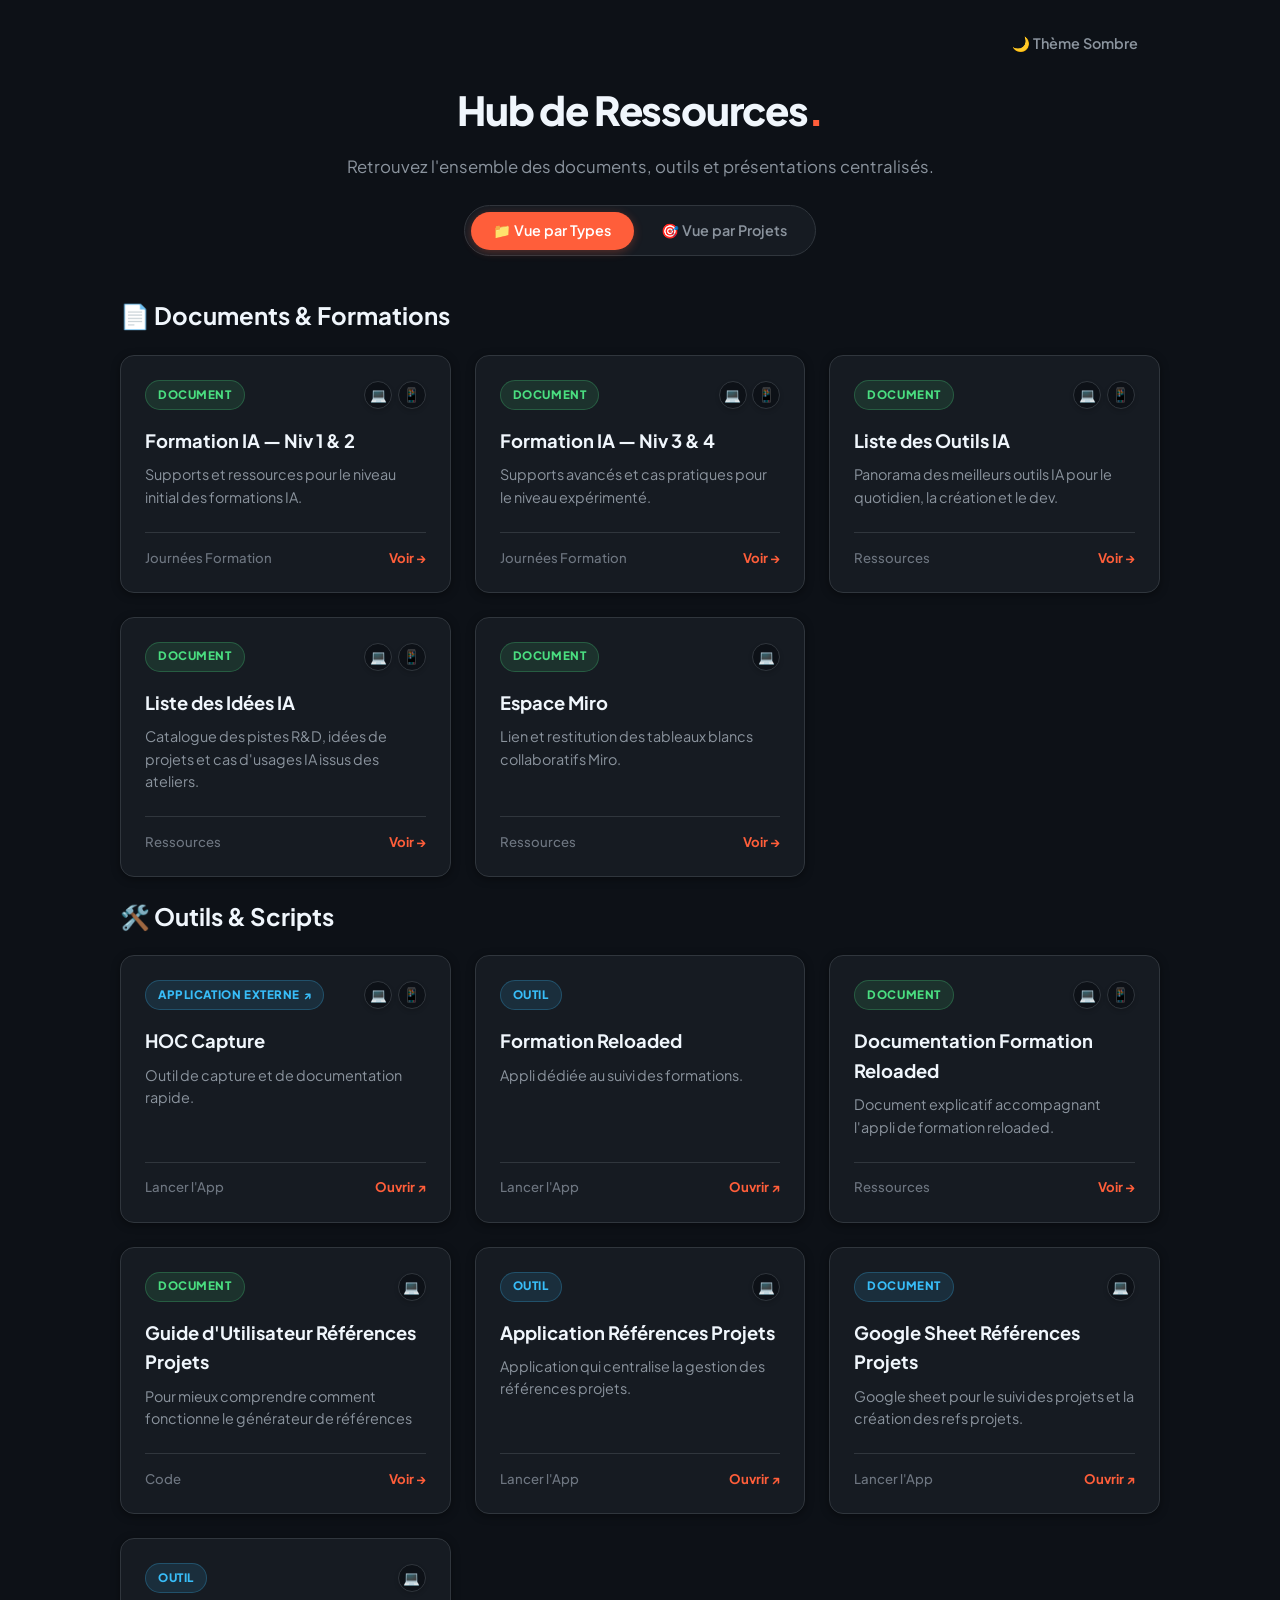
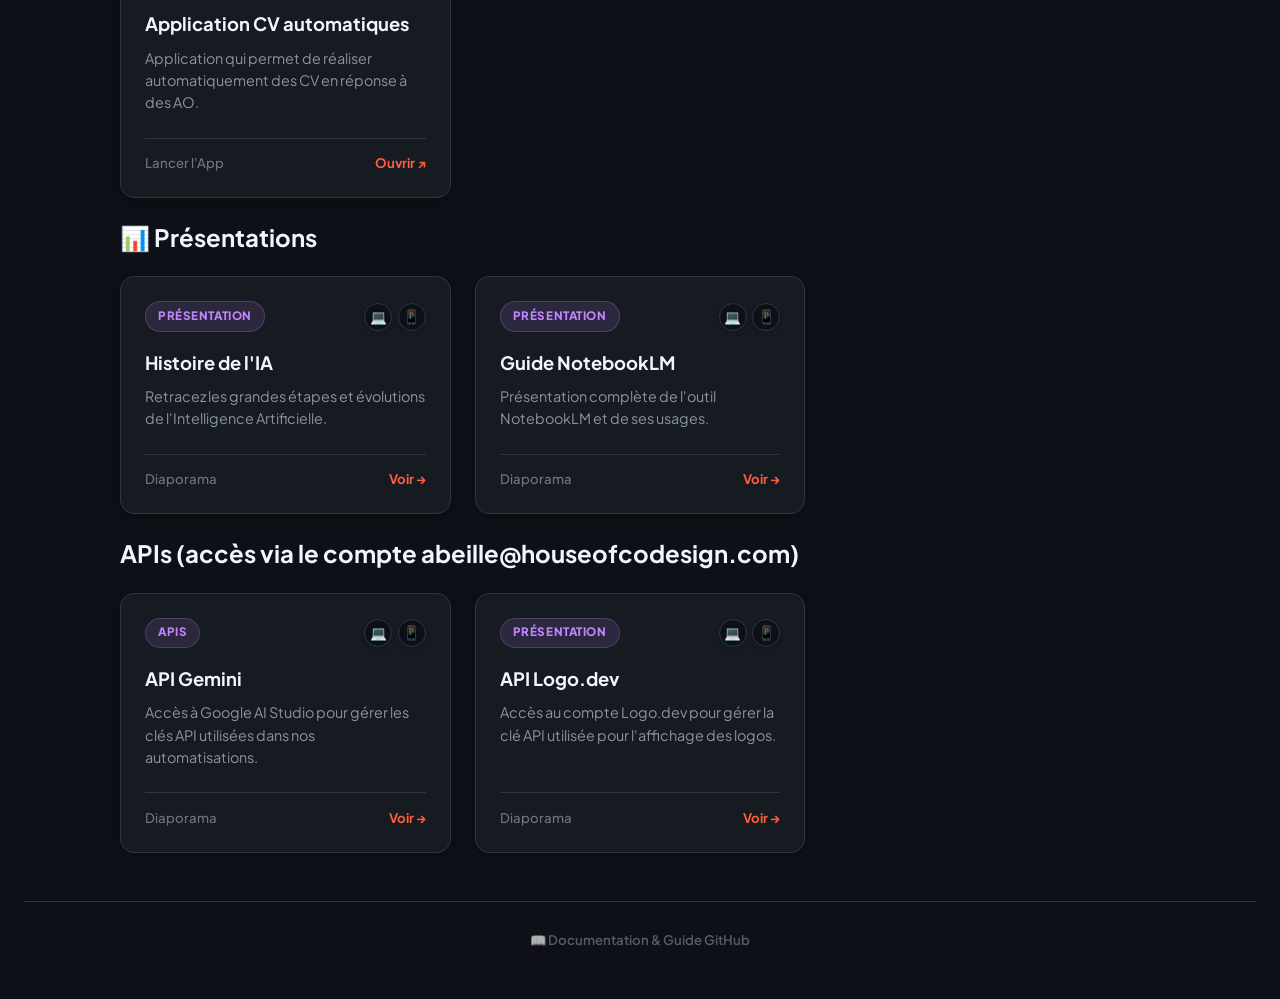
==== commit 1a69024e: "Update heading from 'Documentation' to 'Guide d'Utilisateur'" ====
--- a/index.html
+++ b/index.html
@@ -199,7 +199,7 @@
                     <span class="status-circle recommended" title="Ordi uniquement">💻</span>
                   </div>
                 </div>
-                <h3>Documentation Références Projets</h3>
+                <h3>Guide d'Utilisateur Références Projets</h3>
                 <p>Pour mieux comprendre comment fonctionne le générateur de références</p>
               </div>
               <div class="card-footer">
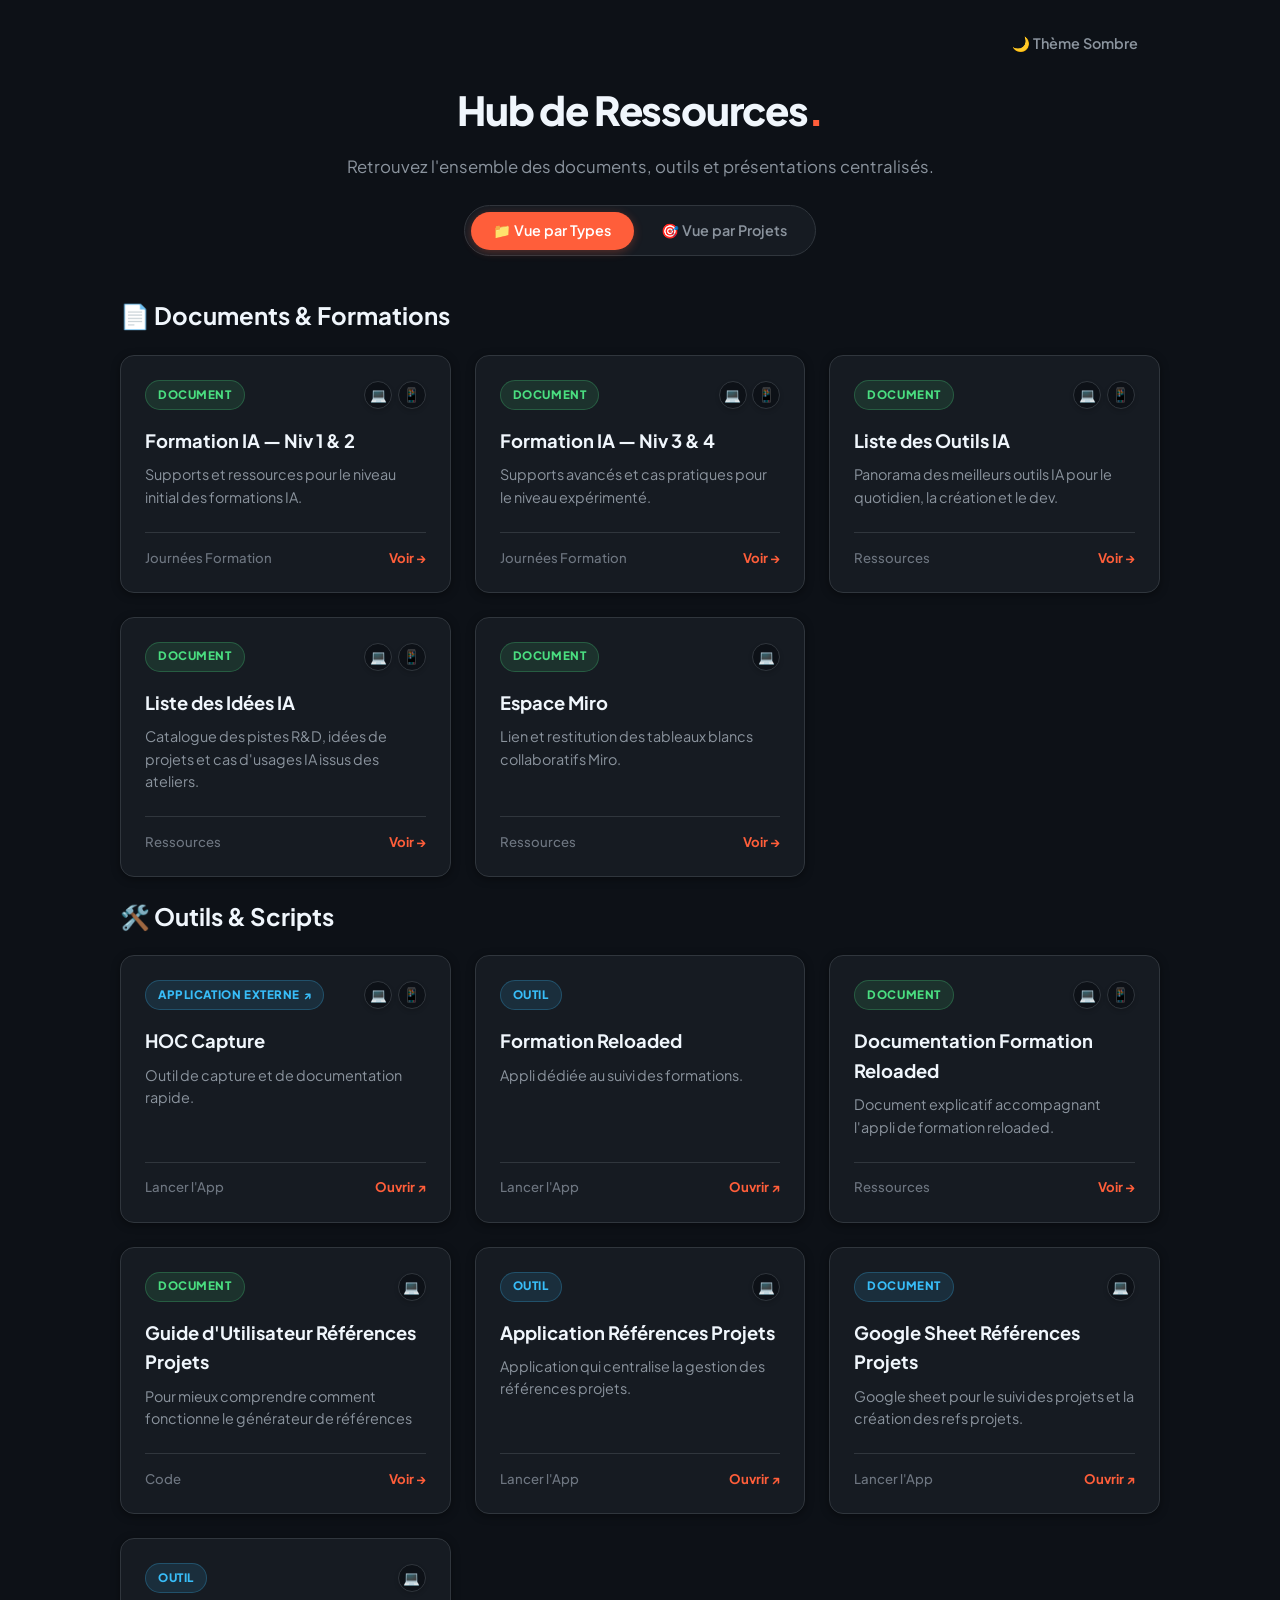
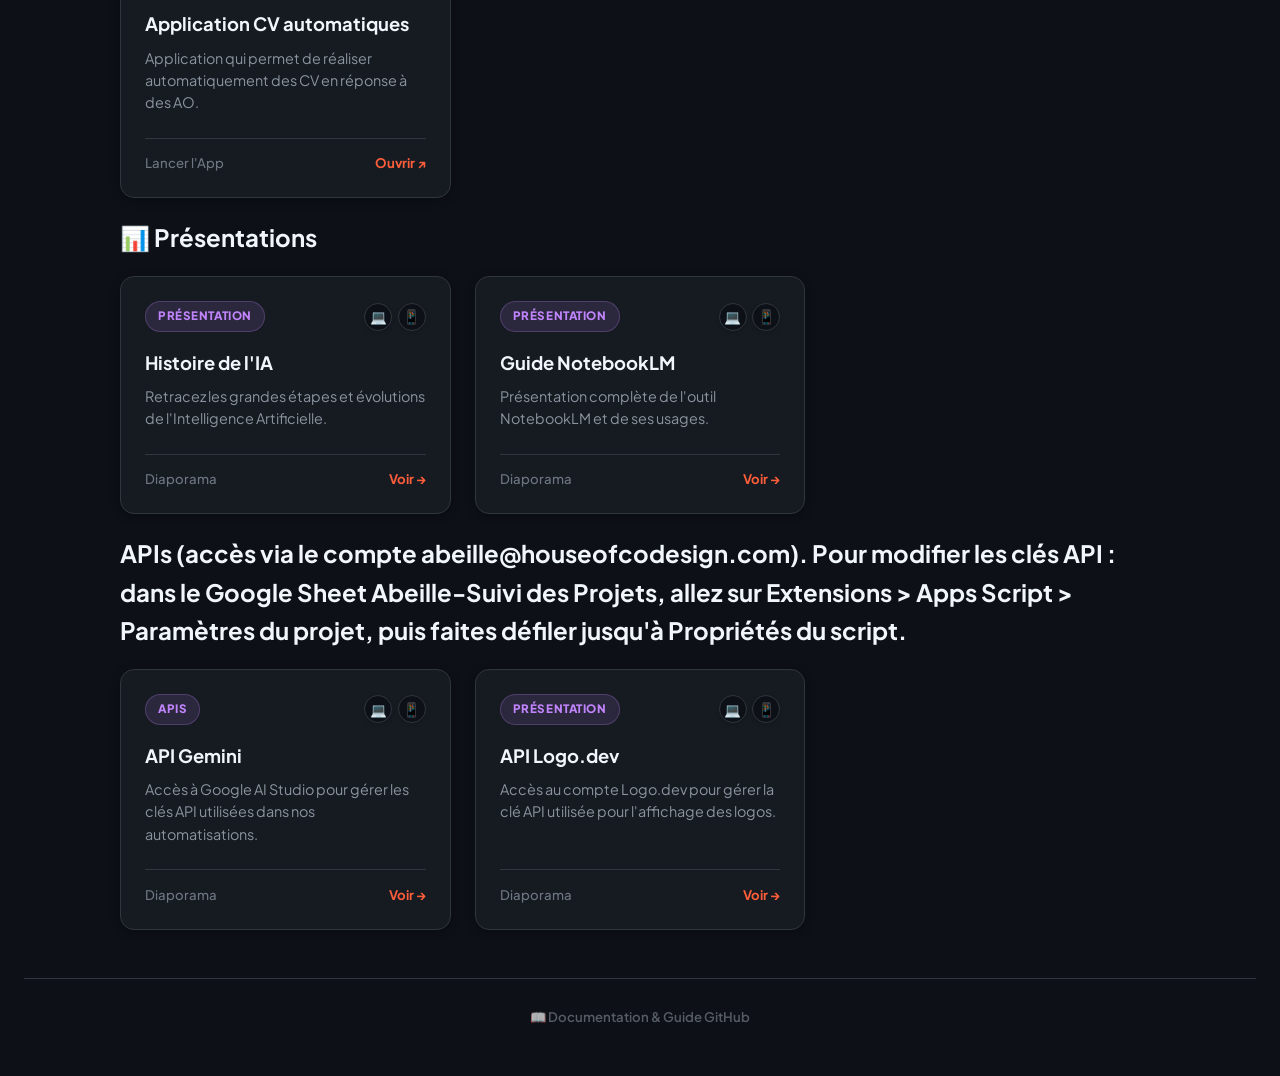
==== commit ce82eb12: "Update index.html" ====
--- a/index.html
+++ b/index.html
@@ -308,7 +308,7 @@
 
          <!-- Section APIs -->
         <section class="section">
-          <h2 class="section-title">APIs (accès via le compte abeille@houseofcodesign.com)</h2>
+          <h2 class="section-title">APIs (accès via le compte abeille@houseofcodesign.com). Pour modifier les clés API : dans le Google Sheet Abeille-Suivi des Projets, allez sur Extensions > Apps Script > Paramètres du projet, puis faites défiler jusqu'à Propriétés du script.</h2>
           <div class="grid">
 
             <a href="https://aistudio.google.com/api-keys" class="card">
